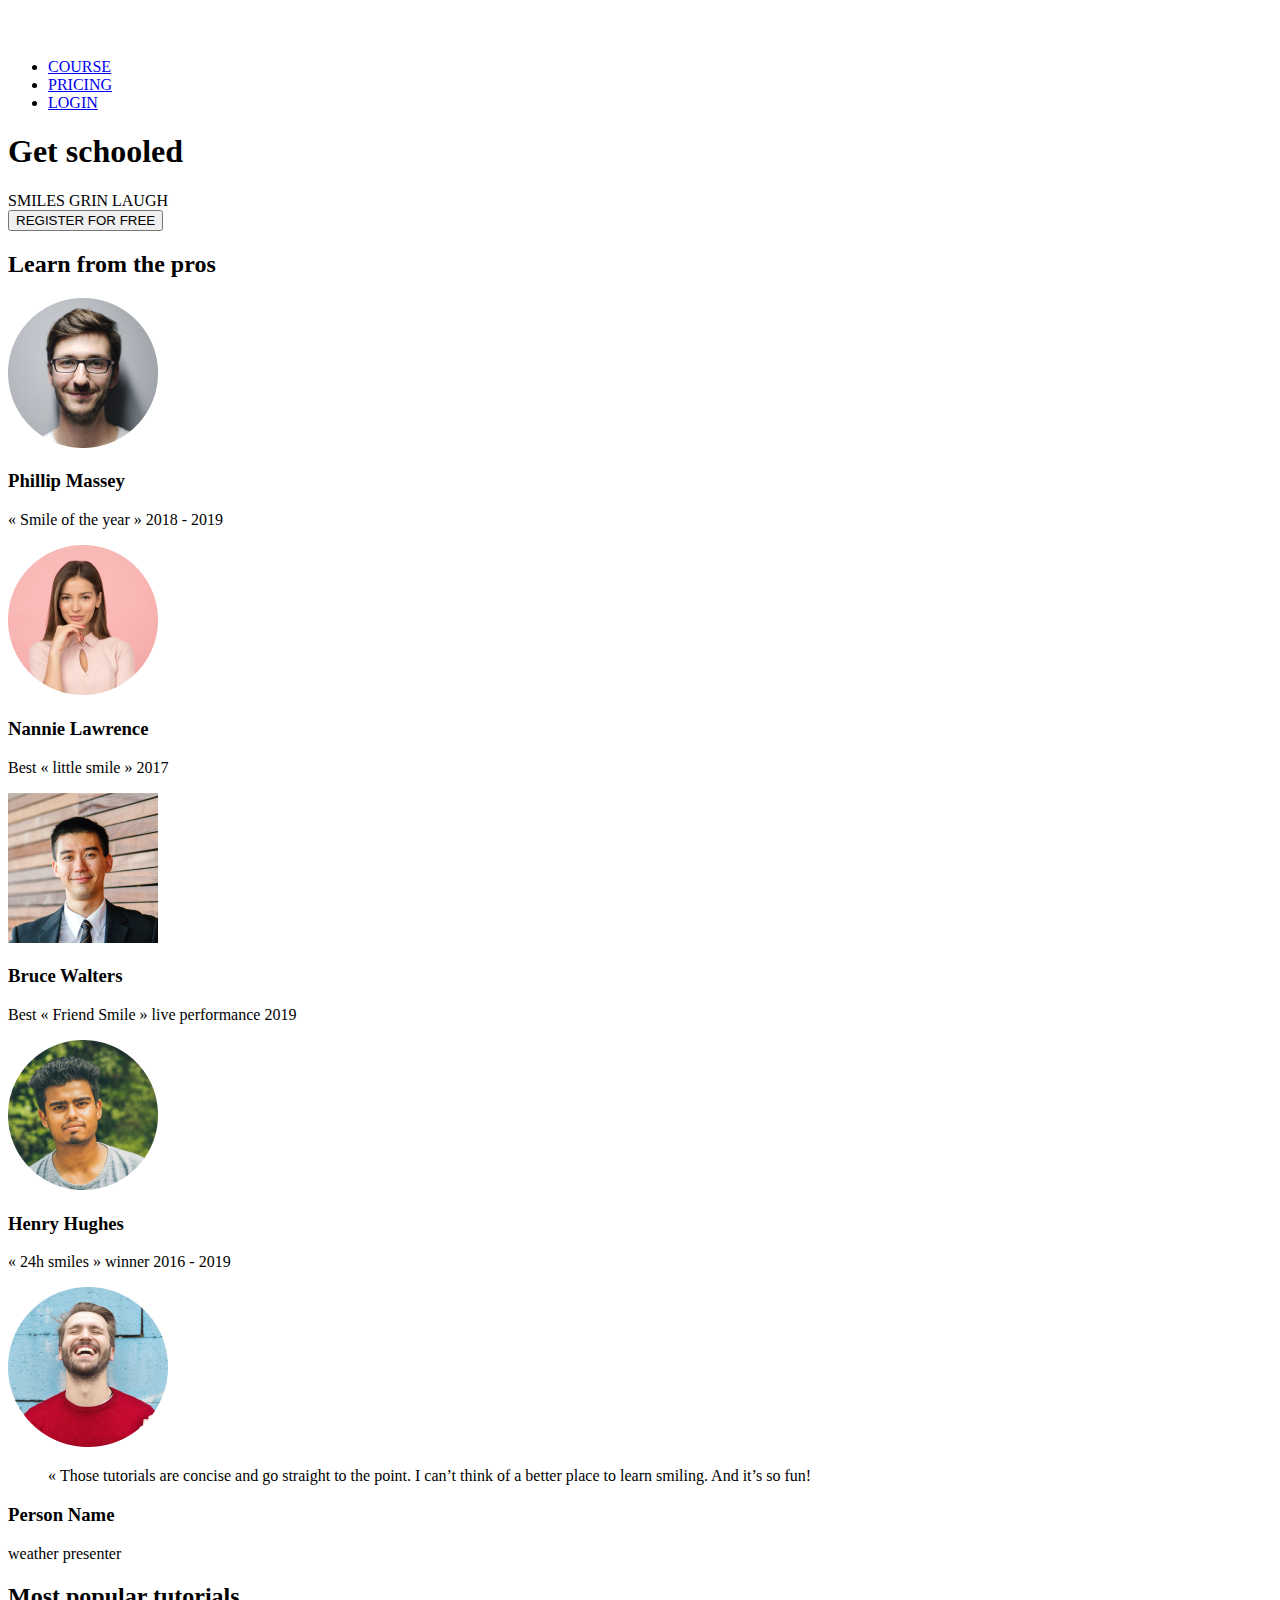
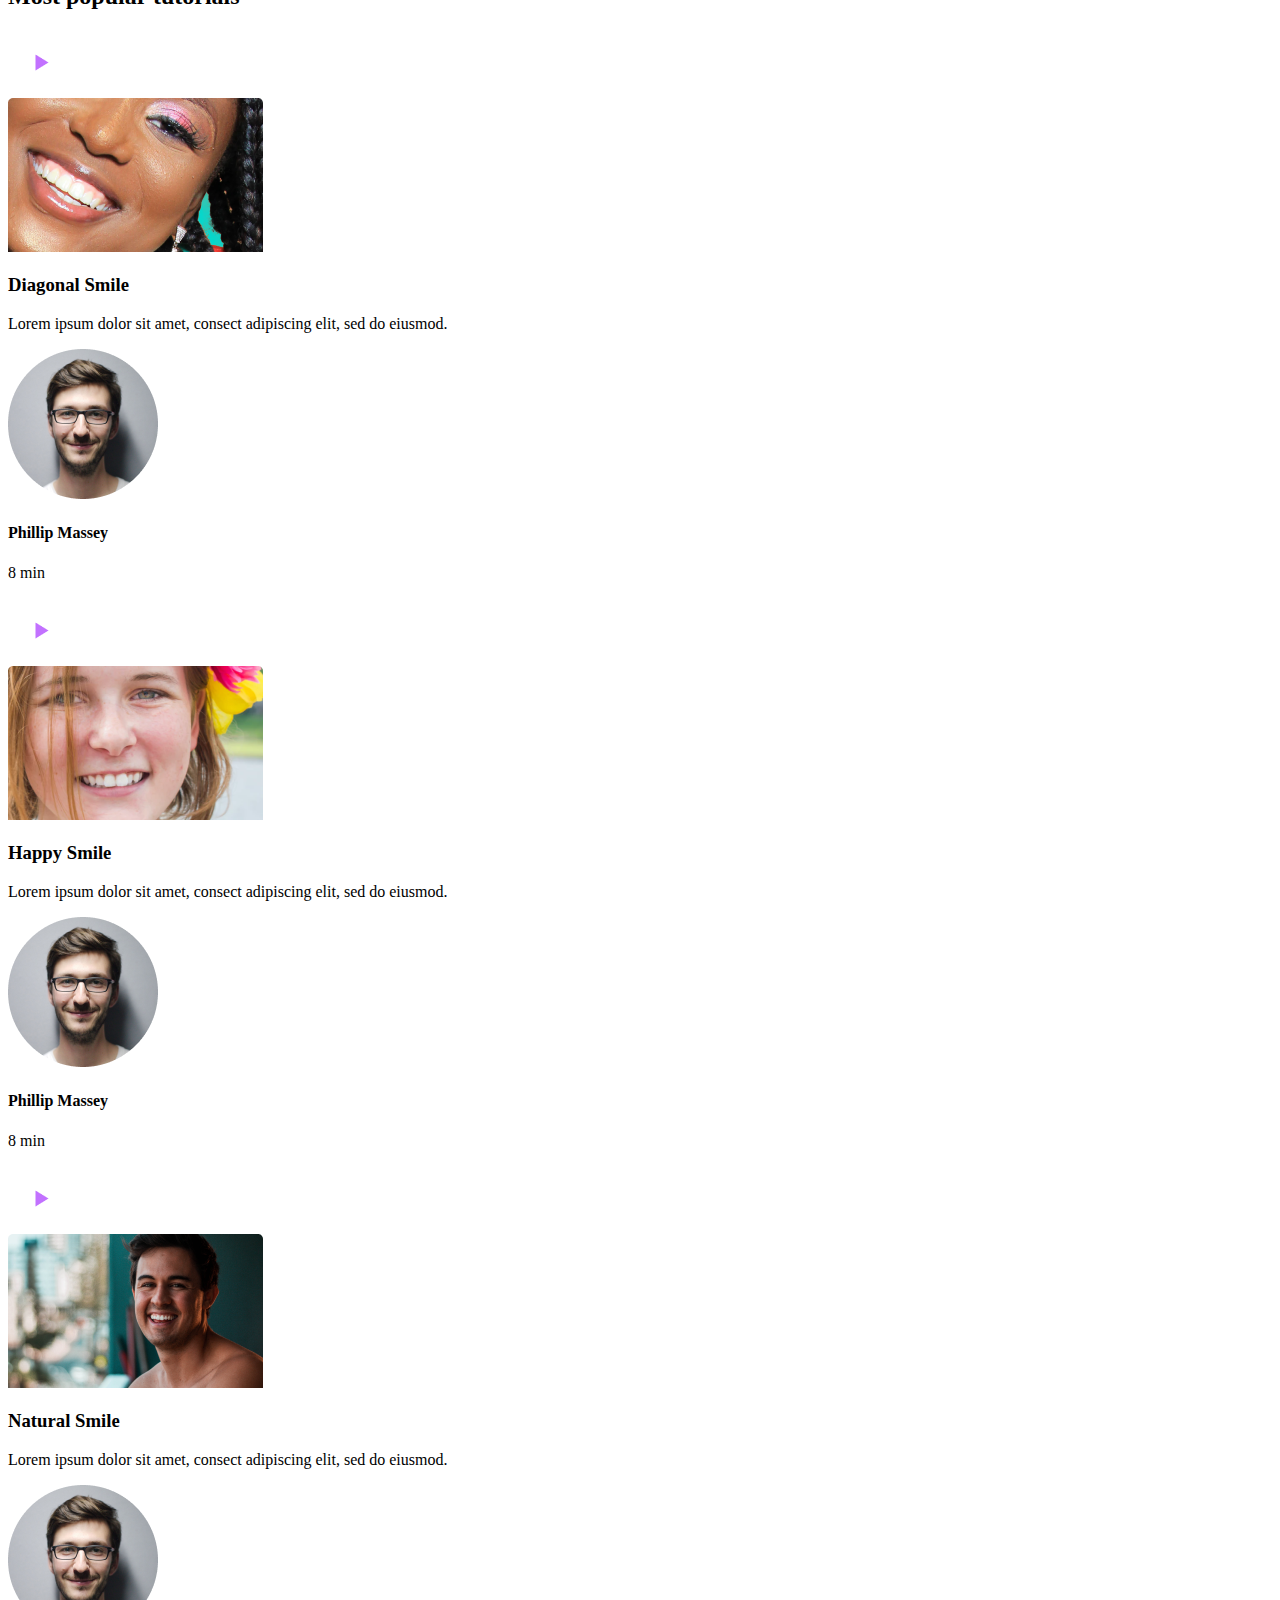
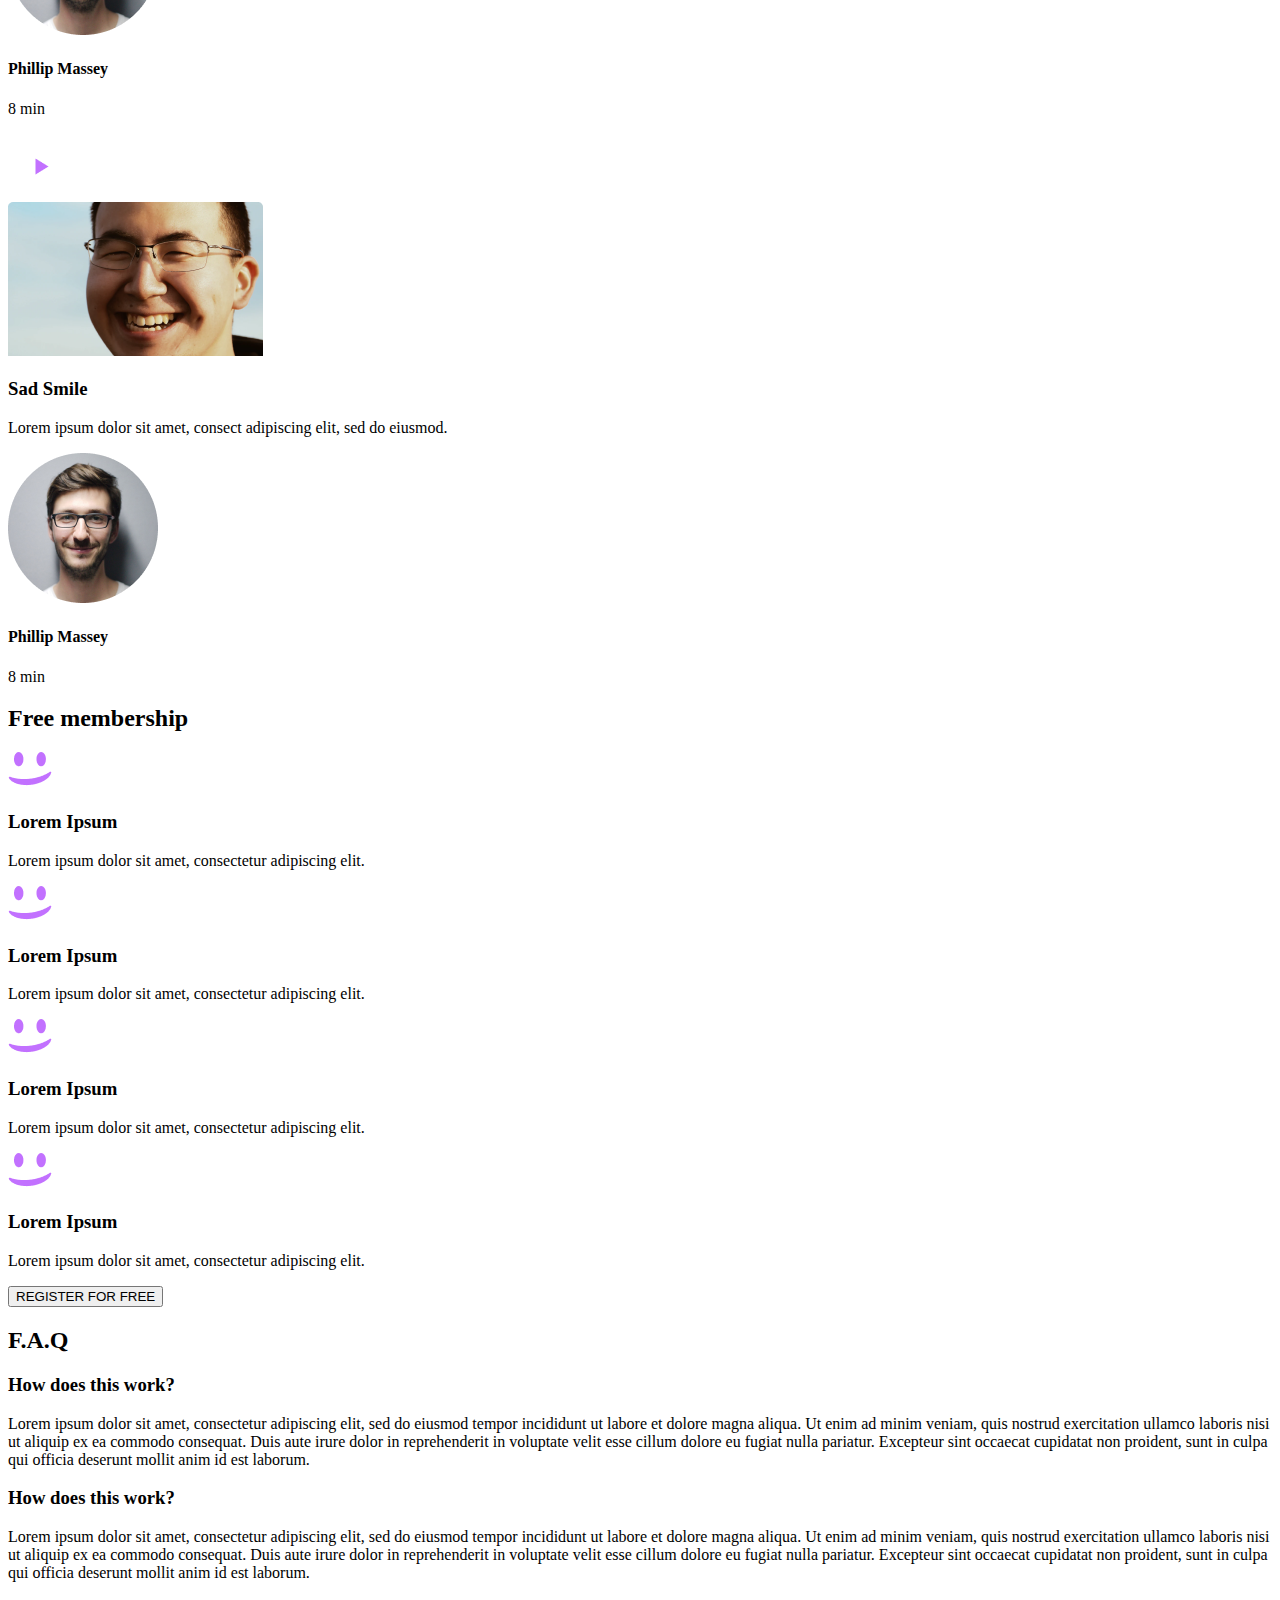
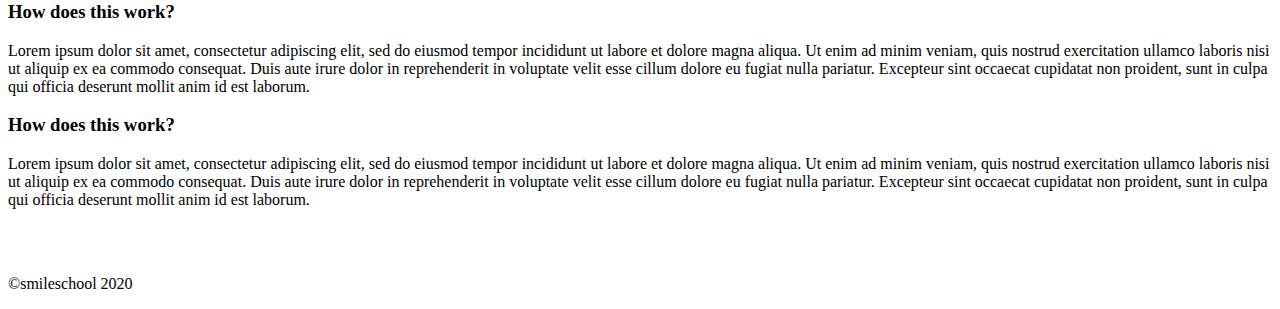
==== css_advanced/index.html @ 26a58121 "create index.html and upload images" ====
<!DOCTYPE html>
<html lang="en">
<head>
    <meta charset="UTF-8">
    <meta name="viewport" content="width=device-width, initial-scale=1.0">
    <title>Document</title>
</head>

<body>
    <header>
        <nav>
            <img src="./images/logo.png" alt="logo">
          
            <ul>
                <li><a href="#">COURSE</a></li>
                <li><a href="#">PRICING</a></li>
                <li><a href="#">LOGIN</a></li>
            </ul>
        </nav>
        
    </header>
    <main>
        <section class="banner">
            <div class="banner-b1">
                <h1>Get schooled</h1>
                <div class="banner-spans">
                    <span>SMILES</span>
                    <span>GRIN</span>
                    <span>LAUGH</span>
                </div>
                <button>REGISTER FOR FREE</button>
            </div>
            <div class="banner-b2">
                <h2><span>Learn </span>from the pros</h2>
                <div class="pros">
                    <div class="pbox">
                        <img src="./images/1.png" alt="">
                        <h3>Phillip Massey</h3>
                        <p>« Smile of the year » 2018 - 2019</p>
                    </div>
                    <div class="pbox">
                        <img src="./images/3.png" alt="">
                        <h3>Nannie Lawrence</h3>
                        <p>Best « little smile » 2017</p>
                    </div>
                    <div class="pbox">
                        <img src="./images/2.png" alt="">
                        <h3>Bruce Walters</h3>
                        <p>Best « Friend Smile » live performance 2019</p>
                    </div>
                    <div class="pbox">
                        <img src="./images/4.png" alt="">
                        <h3>Henry Hughes</h3>
                        <p>« 24h smiles » winner 2016 - 2019</p>
                    </div>
                </div>
            </div>
        </section>
        <section class="quote">
            <div>
                <img src="./images/5.png" alt="image">
            </div>
            <div class="quote-text">
                <blockquote>« Those tutorials are concise and go straight to the point. I can’t think of a better place to learn smiling. And it’s so fun!</blockquote>
                <h3>Person Name</h3>
                <P>weather presenter</P>
            </div>
        </section>
        <section class="video">
            <h2>Most <span>popular</span> tutorials</h2>
            <div class="video-lists">
                <div class="video-list">

                    <div class="vf">
                        <div class="p-box"><img class="p" src="images/play.png" alt=""></div>
                        <div class="v-box"><img class="v" src="images/9.png" alt=""></div>
                    </div>

                   

                    <h3>Diagonal Smile</h3>
                    <p>Lorem ipsum dolor sit amet, consect adipiscing elit, sed do eiusmod.</p>
                    <div class="rater">
                        <img src="images/1.png" alt="">
                        <h4>Phillip Massey</h4>
                    </div>
                    <div class="rate">
                        <div><i class="fa-solid fa-star"></i></div>
                        <div><i class="fa-solid fa-star"></i></div>
                        <div><i class="fa-solid fa-star"></i></div>
                        <div><i class="fa-solid fa-star"></i></div>
                        <div><i class="fa-solid fa-star"></i></div>
                        <p class="video-length">8 min</p>
                    </div>
                    
                </div>
                <div class="video-list">
                    
                    <div class="vf">
                        <div class="p-box"><img class="p" src="images/play.png" alt=""></div>
                        <div class="v-box"><img class="v" src="images/7.png" alt=""></div>
                    </div>
                    <h3>Happy Smile</h3>
                    <p>Lorem ipsum dolor sit amet, consect adipiscing elit, sed do eiusmod.</p>
                    <div class="rater">
                        <img src="images/1.png" alt="">
                        <h4>Phillip Massey</h4>
                    </div>
                    <div class="rate">
                        <div><i class="fa-solid fa-star"></i></div>
                        <div><i class="fa-solid fa-star"></i></div>
                        <div><i class="fa-solid fa-star"></i></div>
                        <div><i class="fa-solid fa-star"></i></div>
                        <div><i class="fa-solid fa-star"></i></div>
                        <p>8 min</p>
                    </div>
                </div>
                <div class="video-list">
                    
                    <div class="vf">
                        <div class="p-box"><img class="p" src="images/play.png" alt=""></div>
                        <div class="v-box"><img class="v" src="images/8.png" alt=""></div>
                    </div>
                    <h3>Natural Smile</h3>
                    <p>Lorem ipsum dolor sit amet, consect adipiscing elit, sed do eiusmod.</p>
                    <div class="rater">
                        <img src="images/1.png" alt="">
                        <h4>Phillip Massey</h4>
                    </div>
                    <div class="rate">
                        <div><i class="fa-solid fa-star"></i></div>
                        <div><i class="fa-solid fa-star"></i></div>
                        <div><i class="fa-solid fa-star"></i></div>
                        <div><i class="fa-solid fa-star"></i></div>
                        <div><i class="fa-solid fa-star"></i></div>
                        <p>8 min</p>
                    </div>
        
                </div>
                <div class="video-list">
                    
                    <div class="vf">
                        <div class="p-box"><img class="p" src="images/play.png" alt=""></div>
                        <div class="v-box"><img class="v" src="images/6.png" alt=""></div>
                    </div>
                    <h3>Sad Smile</h3>
                    <p>Lorem ipsum dolor sit amet, consect adipiscing elit, sed do eiusmod.</p>
                    <div class="rater">
                        <img src="./images/1.png" alt="">
                        <h4>Phillip Massey</h4>
                    </div>
                    <div class="rate">
                        <div><i class="fa-solid fa-star"></i></div>
                        <div><i class="fa-solid fa-star"></i></div>
                        <div><i class="fa-solid fa-star"></i></div>
                        <div><i class="fa-solid fa-star"></i></div>
                        <div><i class="fa-solid fa-star"></i></div>
                        <p>8 min</p>
                    </div>
                </div>
            </div>
        </section>
        <section class="membership">
            <h2><span>Free</span> membership</h2>
            <div class="membership-lists">
                <div class="membership-item">
                    <img src="images/smile.png" alt="">
                    <h3>Lorem Ipsum</h3>
                    <p>Lorem ipsum dolor sit amet, consectetur adipiscing elit.</p>
                </div>
                <div class="membership-item">
                    <img src="images/smile.png" alt="">
                    <h3>Lorem Ipsum</h3>
                    <p>Lorem ipsum dolor sit amet, consectetur adipiscing elit.</p>
                </div>
                <div class="membership-item">
                    <img src="images/smile.png" alt="">
                    <h3>Lorem Ipsum</h3>
                    <p>Lorem ipsum dolor sit amet, consectetur adipiscing elit.</p>
                </div>
                <div class="membership-item">
                    <img src="images/smile.png" alt="">
                    <h3>Lorem Ipsum</h3>
                    <p>Lorem ipsum dolor sit amet, consectetur adipiscing elit.</p>
                </div>
            </div>
            <button>REGISTER FOR FREE</button>
        </section>
        <section class="faq">
            <h2>F.A.Q</h2>
            <div class="faq-wraper1">
                <div class="faq-wraper2">
                    <div class="faq-co">
                        <h3>How does this work?</h3>
                        <p>Lorem ipsum dolor sit amet, consectetur adipiscing elit, sed do eiusmod tempor incididunt ut labore et dolore magna aliqua. Ut enim ad minim veniam, quis nostrud exercitation ullamco laboris nisi ut aliquip ex ea commodo consequat. Duis aute irure dolor in reprehenderit in voluptate velit esse cillum dolore eu fugiat nulla pariatur. Excepteur sint occaecat cupidatat non proident, sunt in culpa qui officia deserunt mollit anim id est laborum.</p>
                    </div>
                    

                    <div class="faq-co">
                        <h3>How does this work?</h3>
                        <p>Lorem ipsum dolor sit amet, consectetur adipiscing elit, sed do eiusmod tempor incididunt ut labore et dolore magna aliqua. Ut enim ad minim veniam, quis nostrud exercitation ullamco laboris nisi ut aliquip ex ea commodo consequat. Duis aute irure dolor in reprehenderit in voluptate velit esse cillum dolore eu fugiat nulla pariatur. Excepteur sint occaecat cupidatat non proident, sunt in culpa qui officia deserunt mollit anim id est laborum.</p>
                    </div>
                    
                </div>
                <div class="faq-wraper2">
                    <div class="faq-co">
                        <h3>How does this work?</h3>
                        <p>Lorem ipsum dolor sit amet, consectetur adipiscing elit, sed do eiusmod tempor incididunt ut labore et dolore magna aliqua. Ut enim ad minim veniam, quis nostrud exercitation ullamco laboris nisi ut aliquip ex ea commodo consequat. Duis aute irure dolor in reprehenderit in voluptate velit esse cillum dolore eu fugiat nulla pariatur. Excepteur sint occaecat cupidatat non proident, sunt in culpa qui officia deserunt mollit anim id est laborum.</p>
                    </div>
                    
                    <div class="faq-co">
                        <h3>How does this work?</h3>
                        <p>Lorem ipsum dolor sit amet, consectetur adipiscing elit, sed do eiusmod tempor incididunt ut labore et dolore magna aliqua. Ut enim ad minim veniam, quis nostrud exercitation ullamco laboris nisi ut aliquip ex ea commodo consequat. Duis aute irure dolor in reprehenderit in voluptate velit esse cillum dolore eu fugiat nulla pariatur. Excepteur sint occaecat cupidatat non proident, sunt in culpa qui officia deserunt mollit anim id est laborum.</p>
                    </div>
                    
                </div>
            </div>
        </section>
    </main>
    <footer>
        <section class="footer">
            <div class="footer-content">
                <img src="images/logo.png" alt="logo">
                <div class="social">
                    <i class="fa-brands fa-facebook"></i>
                    <i class="fa-brands fa-twitter"></i>
                    <i class="fa-brands fa-instagram"></i>
                </div>
            </div>
            <p>©smileschool 2020</p>
        </section>
    </footer>
    </header>
    
</body>
</html>
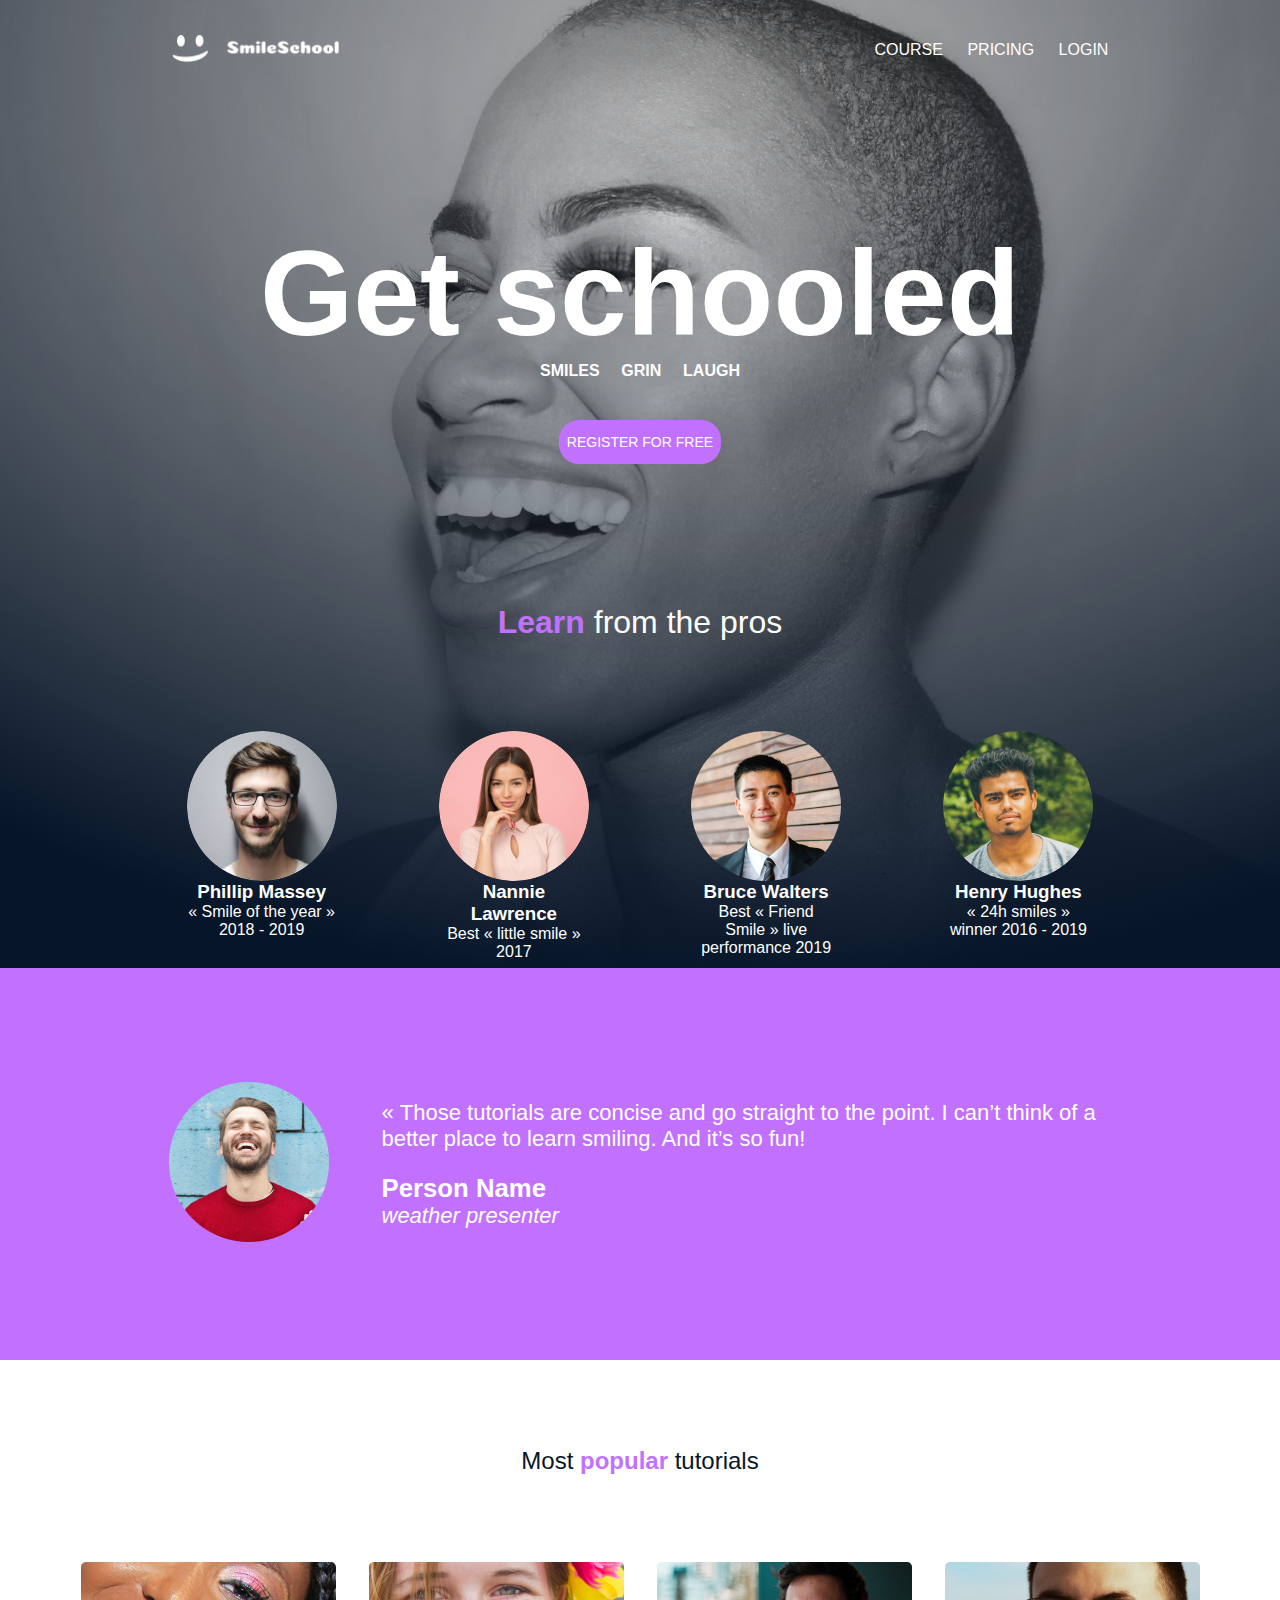
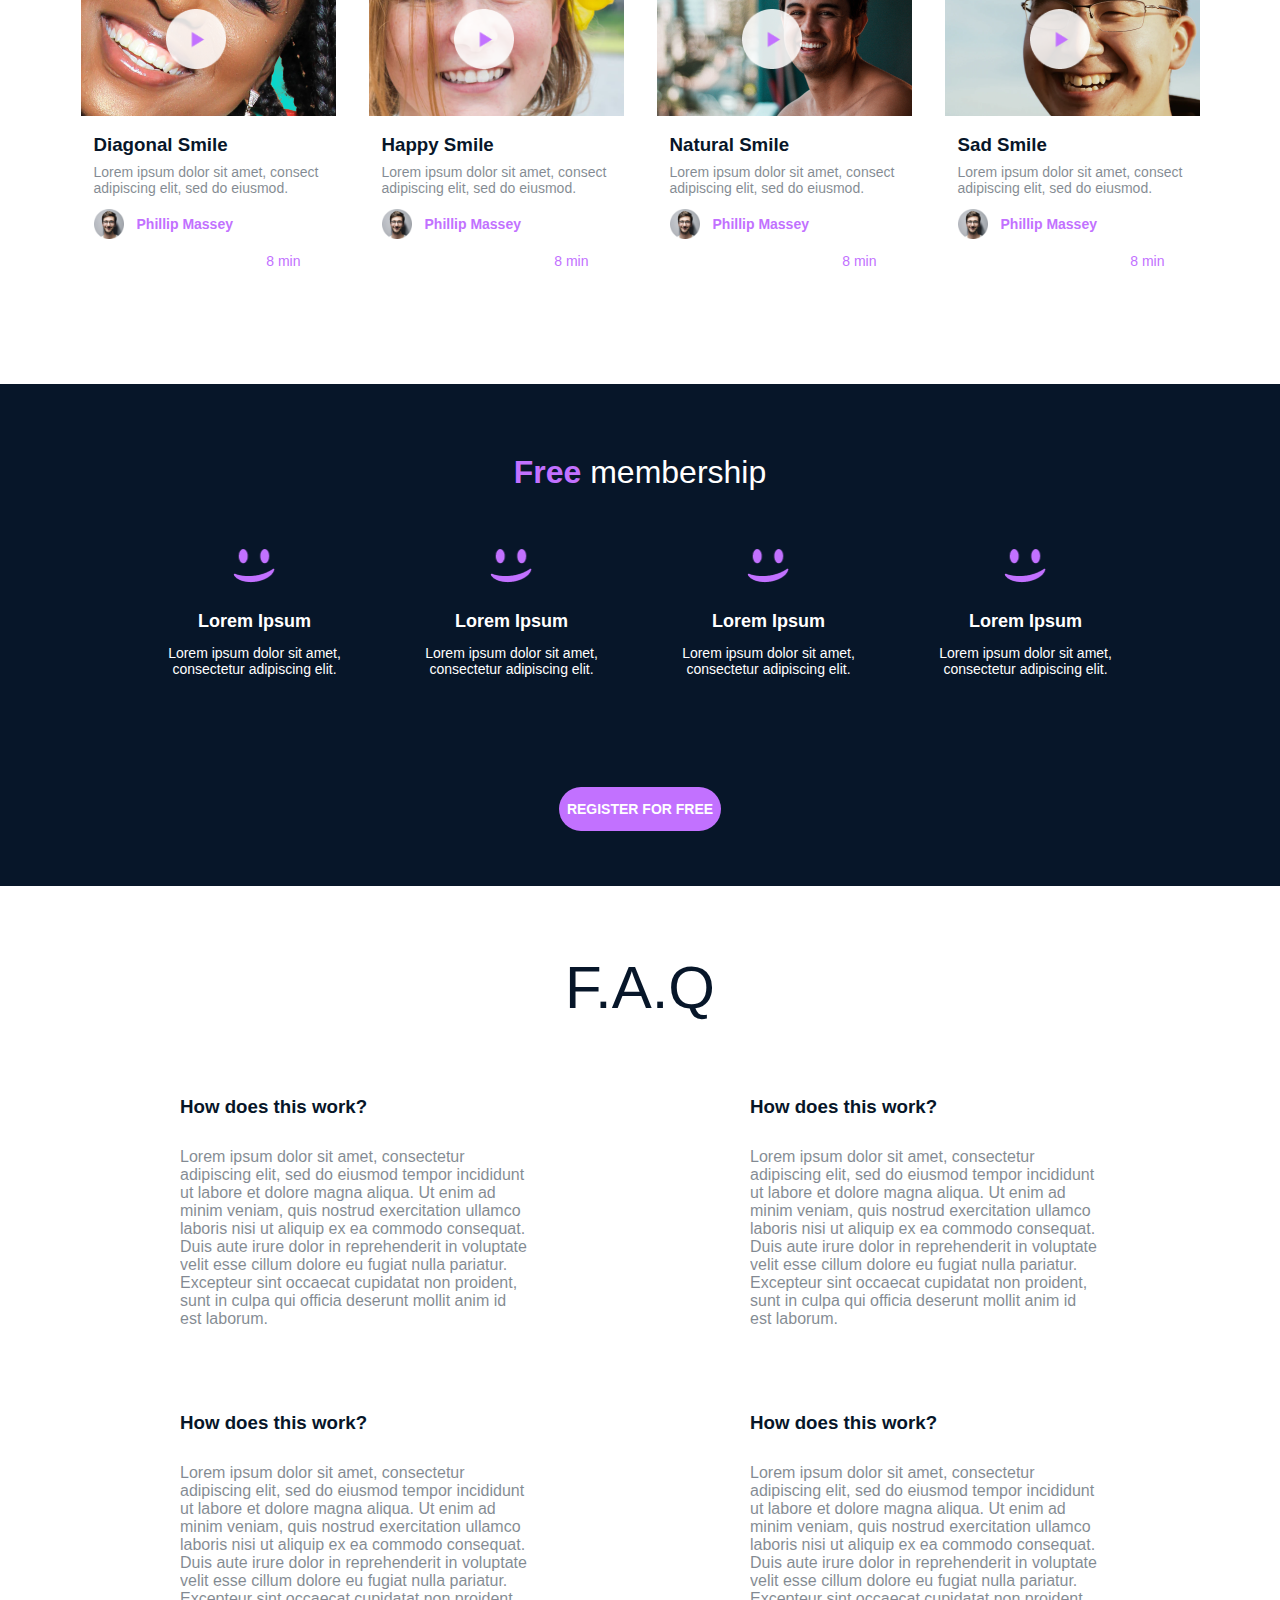
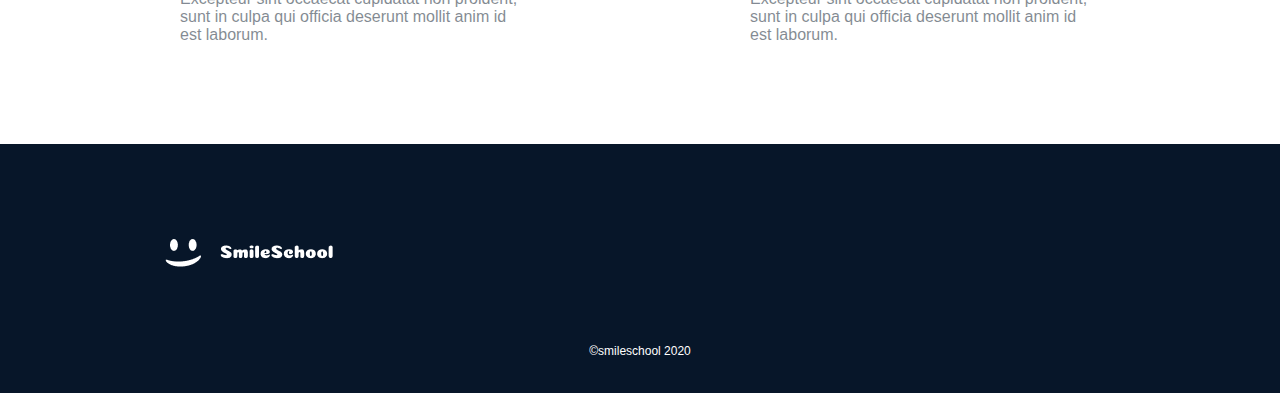
==== commit 7e9cd338: "edit styles" ====
--- a/css_advanced/index.html
+++ b/css_advanced/index.html
@@ -4,6 +4,8 @@
     <meta charset="UTF-8">
     <meta name="viewport" content="width=device-width, initial-scale=1.0">
     <title>Document</title>
+    <link href="base.css" rel="stylesheet">
+    <link href="styles.css" rel="stylesheet">
 </head>
 
 <body>
@@ -222,9 +224,9 @@
             <div class="footer-content">
                 <img src="images/logo.png" alt="logo">
                 <div class="social">
-                    <i class="fa-brands fa-facebook"></i>
-                    <i class="fa-brands fa-twitter"></i>
-                    <i class="fa-brands fa-instagram"></i>
+                    <a href="https://www.instagram.com" target="_blank" class="social-icon"><i class="fab fa-instagram"></i></a>
+                    <a href="https://www.facebook.com" target="_blank" class="social-icon"><i class="fab fa-facebook"></i></a>
+                    <a href="https://www.tiktok.com" target="_blank" class="social-icon"><i class="fab fa-tiktok"></i></a>
                 </div>
             </div>
             <p>©smileschool 2020</p>
--- a/css_advanced/styles.css
+++ b/css_advanced/styles.css
@@ -0,0 +1,404 @@
+@import url('https://fonts.cdnfonts.com/css/source-sans-pro');
+@import url('https://fonts.cdnfonts.com/css/spin-cycle');
+
+*{
+    font-family: 'Source Sans Pro', sans-serif;
+    background-color: #F2F2F2;   
+    max-width: 1440px; 
+    background:none;
+    color: #ffffff;
+    margin: 0px;
+    padding: 0px;
+}
+
+body{
+    background-image: url(./images/Object.png);
+    background-repeat: no-repeat;
+}
+
+header{
+    width: auto;
+    height: auto;
+    padding-left: 171.59px;
+    padding-right: 171.59px;
+}
+
+nav{
+    display: flex;
+    align-items: center;
+    justify-content: space-between;
+    margin-top: 35.02px;
+}
+
+nav img{
+    width: 167.02px;
+    height: 29.46px;
+}
+
+nav ul{
+    display: flex;
+    align-items: center;
+    justify-content: space-between;
+    list-style-type: none;
+    width: 234px;
+    height: 29.46px;
+}
+
+nav a{
+    text-decoration: none;
+    height: 15px;
+}
+
+section{
+    display: flex;
+    flex-direction: column;
+    align-items: center;
+    width: 100%;
+    justify-content: start;
+    height:auto;
+}
+/* .banner{
+    height: 1093px;
+} */
+
+.banner-b1{
+    display: flex;
+    flex-direction: column;
+    align-items: center;  
+}
+.banner-b1 h1{
+    font: bold;
+    font-size: 120px;
+    margin-top: 160px;
+}
+
+
+.banner-b1 button{
+    width: 162px;
+    height: 44px;
+    margin-top: 40px;
+    border-width: 0px;
+    border-radius: 20px;
+    background-color: #C271FF;
+    font-size: 14px;
+}
+
+.banner-spans {
+    display: flex;
+    justify-content: space-between;
+    width: 200px;
+    font-weight: bold;
+}
+
+.banner-b2{
+    display: flex;
+    flex-direction: column;
+    align-items: center;
+    padding-top: 140px;
+}
+
+.banner-b2 h2{
+    font-size: 32px;
+    font-weight: lighter;
+}
+.banner-b2 span{
+    font-weight: bold;
+    font-size: 32px;
+    color: #C271FF;
+}
+.pros{
+    display: flex;
+    justify-content: space-around;
+    width: 1009px;
+    /* height: 237px; */
+}
+
+.pbox{
+    display: flex;
+    flex-direction: column;
+    align-items: center;
+    width: 150px;
+    height: 237px;
+    text-align: center;
+    margin-top: 90px;
+}
+.pbox img{
+    border-radius: 75px;
+}
+
+.quote{
+    display: flex;
+    flex-direction: row;
+    background-color: #C271FF;
+    height: 392px;
+    justify-content: center;
+}
+.quote-text{
+    display: flex;
+    flex-direction: column;
+    margin-left: 53px;
+    font-size: 22px;
+    width: 730px;
+    height: 158;
+}
+.quote-text h3{
+    font-weight: bold;
+    margin-top: 22px;
+}
+.quote-text p{
+    font-style: italic;
+}
+.video{
+    height: 450px;
+    justify-content: center;
+    margin-top: 87px;
+}
+.video h2{
+    color: #071629;
+    font-size: 32;
+    font-weight: lighter;
+    height: 450px;
+    margin-bottom: 75px;
+}
+.video span{
+    color: #C271FF;
+    font-weight: bold;
+}
+
+.video-lists{
+    display: flex;
+}
+.video-list{
+    display: flex;
+    flex-direction: column;
+    width: 255px;
+    height: 335px;
+    margin-left: 16.5px;
+    margin-right: 16.5px;
+}
+/* .video-list :nth-child(1){
+    position: relative;
+    top: 100px;
+    left: 100px;
+    width: 60px;
+    height: 60px;
+} */
+
+.vf{
+    display: grid;
+    grid-template-columns: 1fr 1fr 1fr;
+    grid-template-rows: 1fr 1fr 1fr;
+    width: 255px;
+    height: 154px;
+}
+.p-box{
+
+    grid-row: 2 / 3;
+    grid-column: 2 / 3;
+    width: 60px;
+    height: 60px;
+}
+.p{
+   position: relative;
+   width: 60px;
+   height: 60px; 
+   z-index: 1;   
+}
+.v-box{
+
+    grid-row: 1 / 4;
+    grid-column: 1 /4;
+}
+.v{
+    width: 255px;
+    height: 154px;
+}
+
+
+/* .video-list img{
+    width: 255px;
+    height: 154px;
+} */
+.video-list h3{
+    color: #071629;
+    font-weight: bold;
+    margin-top: 18px;
+    margin-bottom: 7.6px;
+    margin-left: 13px;
+}
+.video-list p{
+    color: #071629;
+    font-size: 14px;
+    margin-bottom: 7.6px;
+    margin:0 13px;
+    margin-bottom: 13.4px;
+    opacity: 50%;
+}
+.rater {
+    display: flex;
+    align-items: center;
+    margin-left: 13px;
+}
+.rater img{
+    width: 30px;
+    height: 30px;
+}
+.rater h4{
+    color: #C271FF;
+    font-size: 14px;
+    font-weight: semibold;
+    margin-left: 13px;
+}
+
+.rate {
+    display: flex;
+    height: 27px;
+    margin-top: 14px;
+    margin-left: 13px;
+    margin-right: 22px;
+}
+.rate i{
+    color: #C271FF;
+    height: 15px;
+    width: 15px;
+    margin-right: 8px;
+}
+
+.rate p{
+    display: inline;
+    margin-left: auto;
+    font-size: 14px;
+    color: #C271FF;
+    opacity: 100%;
+}
+.rate :nth-child(5) i{
+    color: #979797;
+}
+.membership{
+    height: 502px;
+    margin-top: 87px;
+    background-color: #071629;
+}
+.membership h2{
+    font-size: 32px;
+    font-weight: lighter;
+    margin-top: 70px;
+    margin-bottom: 58px;
+}
+.membership h2 span{
+    color: #C271FF;
+    font-weight: bold;
+}
+
+.membership-lists {
+    display: flex;
+}
+
+.membership-item{
+    display: flex;
+    flex-direction: column;
+    align-items: center;
+    width: 257px;
+    height: 153px;
+}
+.membership-item img{
+    width: 43.67px;
+    height: 35.35px;
+    margin-bottom: 26.62px;
+}
+.membership-item h3{
+    font-size: 18px;
+    font-weight: 600;
+    margin-bottom: 13px;
+}
+.membership-item p{
+    font-size: 14px;
+    text-align: center;
+    margin: 0 22.5px;
+}
+.membership button{
+    width: 162px;
+    height: 44px;
+    border: none;
+    background-color: #C271FF;
+    border-radius: 22px;
+    font-size: 14px;
+    font-weight: 600;
+    margin-top: 85px;
+}
+.faq{
+    height: 707px;
+    margin-top: 67px;
+}
+.faq h2{
+    color: #071629;
+    font-size: 60px;
+    font-weight: lighter;
+    margin-bottom: 74px;
+}
+
+.faq-wraper1{
+    display: flex;
+    flex-direction: column;
+    justify-content: space-between;
+    width: 920px;
+    height: 558px;
+}
+.faq-wraper2{
+    display: flex;
+    justify-content: space-between;
+   
+}
+.faq-co{
+    width: 350px;
+    height: 242px;
+}
+.faq-co h3{
+    color: #071629;
+    font-weight: bold;
+    margin-bottom: 30px;
+}
+.faq-co p{
+    color: #071629;
+    font-size: 14;
+    opacity: 50%;
+}
+
+.footer{
+    height: 249px;
+    background-color: #071629;
+    margin-top: 84px;
+    
+    
+}
+.footer-content{
+    display: flex;
+    justify-content: space-between;
+    margin-top: 95px;
+    width: 100%;
+}
+.footer-content img{
+    margin-right: auto;
+    margin-left: 165px;   
+}
+.social {
+    display: flex;
+    justify-content: space-between;
+    margin-right: 165px;
+    width: 130px;
+    height: 30px;
+}
+.fa-brands{
+    display: flex;
+    align-items: center;
+    font-size: 30px;
+}
+.footer p{
+    font-size: 12px;
+    margin-top: 75px;
+}
+.social-icon {
+    margin: 0 10px; /* Add some margin between each icon */
+    font-size: 24px; /* Increase the size of the icons */
+    color: #fff;
+}
